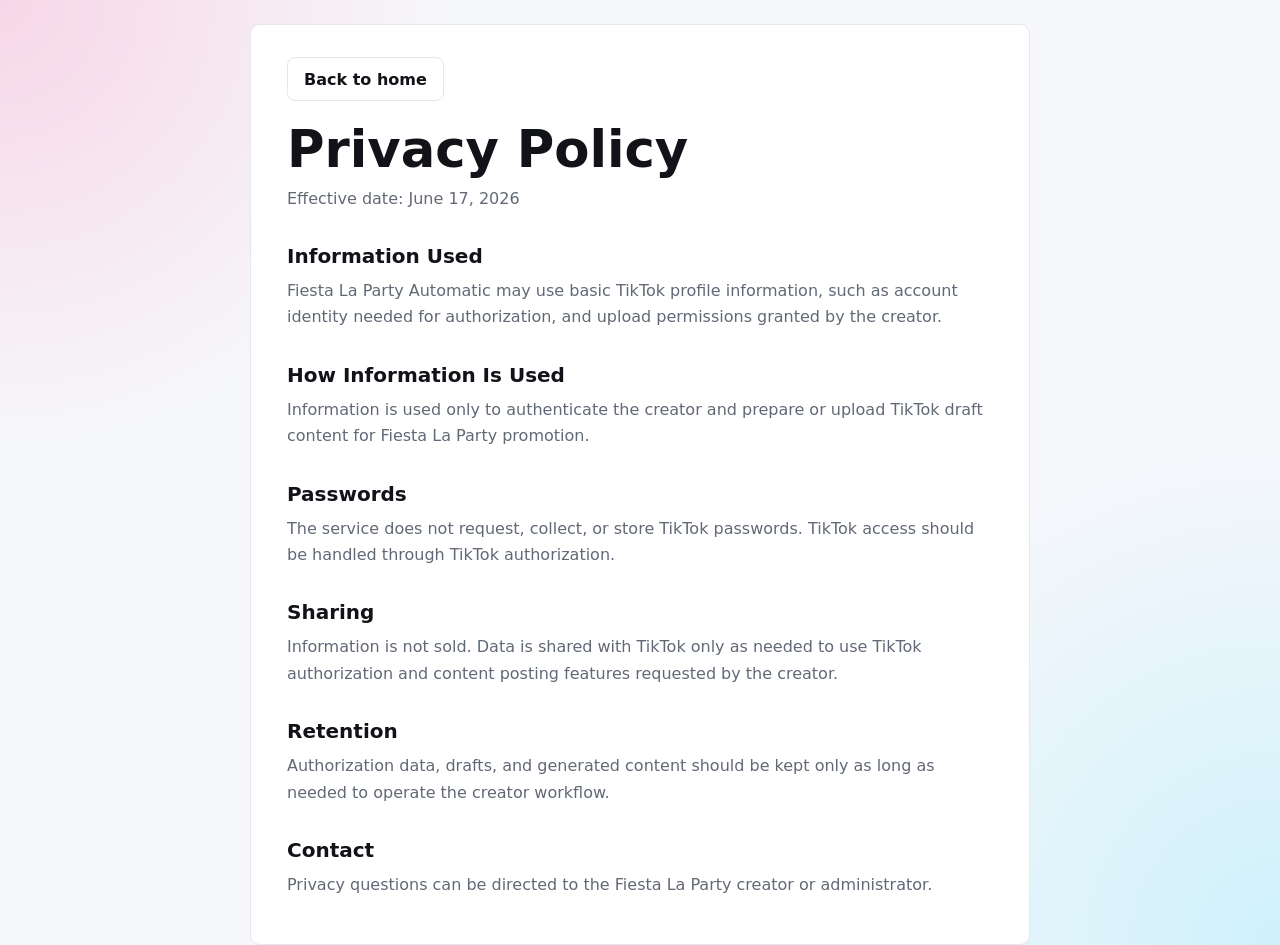
==== privacy.html @ c85c063d "Add Fiesta La Party TikTok site" ====
<!doctype html>
<html lang="en">
  <head>
    <meta charset="utf-8">
    <meta name="viewport" content="width=device-width, initial-scale=1">
    <title>Privacy Policy - Fiesta La Party Automatic</title>
    <meta name="description" content="Privacy Policy for Fiesta La Party Automatic.">
    <link rel="stylesheet" href="./styles.css">
  </head>
  <body>
    <main class="shell document">
      <a class="back" href="./index.html">Back to home</a>
      <h1>Privacy Policy</h1>
      <p class="muted">Effective date: June 17, 2026</p>

      <h2>Information Used</h2>
      <p>
        Fiesta La Party Automatic may use basic TikTok profile information, such
        as account identity needed for authorization, and upload permissions
        granted by the creator.
      </p>

      <h2>How Information Is Used</h2>
      <p>
        Information is used only to authenticate the creator and prepare or
        upload TikTok draft content for Fiesta La Party promotion.
      </p>

      <h2>Passwords</h2>
      <p>
        The service does not request, collect, or store TikTok passwords. TikTok
        access should be handled through TikTok authorization.
      </p>

      <h2>Sharing</h2>
      <p>
        Information is not sold. Data is shared with TikTok only as needed to use
        TikTok authorization and content posting features requested by the
        creator.
      </p>

      <h2>Retention</h2>
      <p>
        Authorization data, drafts, and generated content should be kept only as
        long as needed to operate the creator workflow.
      </p>

      <h2>Contact</h2>
      <p>
        Privacy questions can be directed to the Fiesta La Party creator or
        administrator.
      </p>
    </main>
  </body>
</html>
---- styles.css ----
:root {
  color-scheme: light;
  --ink: #111318;
  --muted: #626976;
  --line: #e7e8ee;
  --accent: #ff126d;
  --accent-2: #00d4ff;
  --paper: #ffffff;
  --wash: #f6f7fb;
}

* {
  box-sizing: border-box;
}

body {
  margin: 0;
  min-height: 100vh;
  color: var(--ink);
  font-family: Inter, ui-sans-serif, system-ui, -apple-system, BlinkMacSystemFont, "Segoe UI", sans-serif;
  background:
    radial-gradient(circle at top left, rgba(255, 18, 109, 0.14), transparent 28rem),
    radial-gradient(circle at bottom right, rgba(0, 212, 255, 0.16), transparent 32rem),
    var(--wash);
}

.shell {
  width: min(960px, calc(100vw - 32px));
  margin: 0 auto;
  padding: 56px 0;
}

.hero {
  display: grid;
  grid-template-columns: 180px 1fr;
  gap: 32px;
  align-items: center;
  padding: 36px;
  border: 1px solid var(--line);
  border-radius: 10px;
  background: rgba(255, 255, 255, 0.9);
  box-shadow: 0 18px 60px rgba(17, 19, 24, 0.08);
}

.logo {
  width: 180px;
  height: 180px;
  border-radius: 28px;
  object-fit: cover;
  background: #000;
}

.eyebrow {
  margin: 0 0 10px;
  color: var(--accent);
  font-size: 0.82rem;
  font-weight: 700;
  letter-spacing: 0.08em;
  text-transform: uppercase;
}

h1 {
  margin: 0;
  font-size: clamp(2rem, 5vw, 4.5rem);
  line-height: 0.95;
}

h2 {
  margin: 32px 0 10px;
  font-size: 1.25rem;
}

p {
  margin: 0 0 14px;
  color: var(--muted);
  font-size: 1rem;
  line-height: 1.65;
}

.lead {
  max-width: 620px;
  margin-top: 18px;
  font-size: 1.18rem;
}

.panel,
.document {
  margin-top: 24px;
  padding: 32px 36px;
  border: 1px solid var(--line);
  border-radius: 10px;
  background: var(--paper);
}

.links {
  display: flex;
  flex-wrap: wrap;
  gap: 12px;
  margin-top: 22px;
}

a {
  color: var(--ink);
  font-weight: 700;
  text-decoration-color: var(--accent-2);
  text-decoration-thickness: 2px;
  text-underline-offset: 4px;
}

.links a,
.back {
  display: inline-flex;
  align-items: center;
  min-height: 44px;
  padding: 0 16px;
  border: 1px solid var(--line);
  border-radius: 8px;
  background: var(--paper);
  text-decoration: none;
}

.document {
  max-width: 780px;
}

.document h1 {
  margin-top: 24px;
  font-size: clamp(2rem, 4vw, 3.4rem);
}

.muted {
  margin-top: 12px;
  color: var(--muted);
}

@media (max-width: 720px) {
  .shell {
    padding: 28px 0;
  }

  .hero {
    grid-template-columns: 1fr;
    padding: 24px;
  }

  .logo {
    width: 128px;
    height: 128px;
    border-radius: 20px;
  }

  .panel,
  .document {
    padding: 24px;
  }
}
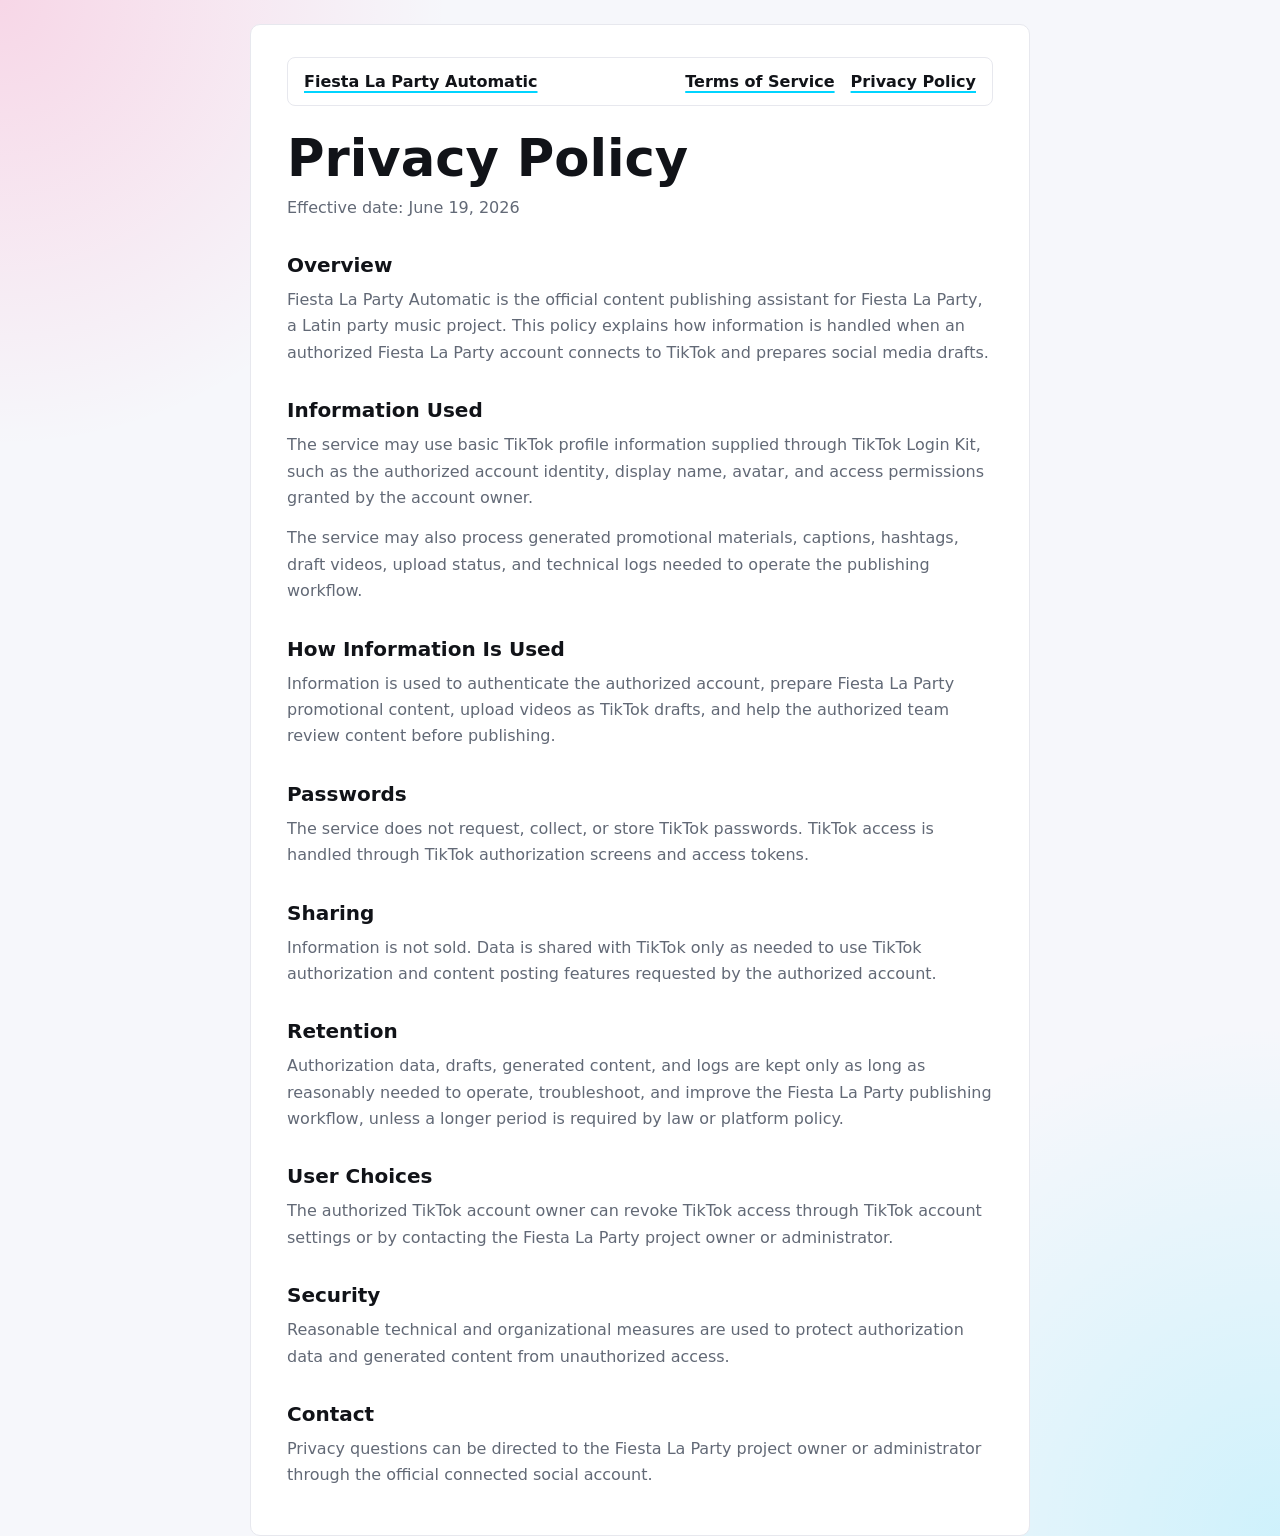
==== commit fd7c4cf7: "Improve public site for TikTok review" ====
--- a/privacy.html
+++ b/privacy.html
@@ -4,51 +4,86 @@
     <meta charset="utf-8">
     <meta name="viewport" content="width=device-width, initial-scale=1">
     <title>Privacy Policy - Fiesta La Party Automatic</title>
-    <meta name="description" content="Privacy Policy for Fiesta La Party Automatic.">
+    <meta name="description" content="Privacy Policy for Fiesta La Party Automatic, the official content publishing assistant for Fiesta La Party.">
     <link rel="stylesheet" href="./styles.css">
   </head>
   <body>
     <main class="shell document">
-      <a class="back" href="./index.html">Back to home</a>
+      <header class="topbar compact" aria-label="Site navigation">
+        <a class="brand" href="./index.html">Fiesta La Party Automatic</a>
+        <nav class="navlinks" aria-label="Legal links">
+          <a href="./terms.html">Terms of Service</a>
+          <a href="./privacy.html">Privacy Policy</a>
+        </nav>
+      </header>
       <h1>Privacy Policy</h1>
-      <p class="muted">Effective date: June 17, 2026</p>
+      <p class="muted">Effective date: June 19, 2026</p>
+
+      <h2>Overview</h2>
+      <p>
+        Fiesta La Party Automatic is the official content publishing assistant
+        for Fiesta La Party, a Latin party music project. This policy explains
+        how information is handled when an authorized Fiesta La Party account
+        connects to TikTok and prepares social media drafts.
+      </p>
 
       <h2>Information Used</h2>
       <p>
-        Fiesta La Party Automatic may use basic TikTok profile information, such
-        as account identity needed for authorization, and upload permissions
-        granted by the creator.
+        The service may use basic TikTok profile information supplied through
+        TikTok Login Kit, such as the authorized account identity, display name,
+        avatar, and access permissions granted by the account owner.
+      </p>
+      <p>
+        The service may also process generated promotional materials, captions,
+        hashtags, draft videos, upload status, and technical logs needed to
+        operate the publishing workflow.
       </p>
 
       <h2>How Information Is Used</h2>
       <p>
-        Information is used only to authenticate the creator and prepare or
-        upload TikTok draft content for Fiesta La Party promotion.
+        Information is used to authenticate the authorized account, prepare
+        Fiesta La Party promotional content, upload videos as TikTok drafts, and
+        help the authorized team review content before publishing.
       </p>
 
       <h2>Passwords</h2>
       <p>
         The service does not request, collect, or store TikTok passwords. TikTok
-        access should be handled through TikTok authorization.
+        access is handled through TikTok authorization screens and access tokens.
       </p>
 
       <h2>Sharing</h2>
       <p>
-        Information is not sold. Data is shared with TikTok only as needed to use
-        TikTok authorization and content posting features requested by the
-        creator.
+        Information is not sold. Data is shared with TikTok only as needed to
+        use TikTok authorization and content posting features requested by the
+        authorized account.
       </p>
 
       <h2>Retention</h2>
       <p>
-        Authorization data, drafts, and generated content should be kept only as
-        long as needed to operate the creator workflow.
+        Authorization data, drafts, generated content, and logs are kept only as
+        long as reasonably needed to operate, troubleshoot, and improve the
+        Fiesta La Party publishing workflow, unless a longer period is required
+        by law or platform policy.
+      </p>
+
+      <h2>User Choices</h2>
+      <p>
+        The authorized TikTok account owner can revoke TikTok access through
+        TikTok account settings or by contacting the Fiesta La Party project
+        owner or administrator.
+      </p>
+
+      <h2>Security</h2>
+      <p>
+        Reasonable technical and organizational measures are used to protect
+        authorization data and generated content from unauthorized access.
       </p>
 
       <h2>Contact</h2>
       <p>
-        Privacy questions can be directed to the Fiesta La Party creator or
-        administrator.
+        Privacy questions can be directed to the Fiesta La Party project owner
+        or administrator through the official connected social account.
       </p>
     </main>
   </body>
--- a/styles.css
+++ b/styles.css
@@ -28,6 +28,36 @@
   width: min(960px, calc(100vw - 32px));
   margin: 0 auto;
   padding: 56px 0;
+}
+
+.topbar {
+  display: flex;
+  flex-wrap: wrap;
+  gap: 14px 22px;
+  align-items: center;
+  justify-content: space-between;
+  margin-bottom: 22px;
+  padding: 14px 16px;
+  border: 1px solid var(--line);
+  border-radius: 8px;
+  background: rgba(255, 255, 255, 0.92);
+}
+
+.topbar.compact {
+  margin: 0 0 28px;
+}
+
+.brand,
+.footer span {
+  color: var(--ink);
+  font-weight: 800;
+}
+
+.navlinks {
+  display: flex;
+  flex-wrap: wrap;
+  gap: 10px 16px;
+  align-items: center;
 }
 
 .hero {
@@ -92,11 +122,24 @@
   background: var(--paper);
 }
 
-.links {
+.grid {
+  display: grid;
+  grid-template-columns: repeat(2, minmax(0, 1fr));
+  gap: 8px 32px;
+}
+
+.grid h2 {
+  margin-top: 0;
+}
+
+.footer {
   display: flex;
   flex-wrap: wrap;
-  gap: 12px;
-  margin-top: 22px;
+  gap: 14px 22px;
+  align-items: center;
+  justify-content: space-between;
+  margin-top: 24px;
+  padding: 20px 0;
 }
 
 a {
@@ -105,18 +148,6 @@
   text-decoration-color: var(--accent-2);
   text-decoration-thickness: 2px;
   text-underline-offset: 4px;
-}
-
-.links a,
-.back {
-  display: inline-flex;
-  align-items: center;
-  min-height: 44px;
-  padding: 0 16px;
-  border: 1px solid var(--line);
-  border-radius: 8px;
-  background: var(--paper);
-  text-decoration: none;
 }
 
 .document {
@@ -149,6 +180,10 @@
     border-radius: 20px;
   }
 
+  .grid {
+    grid-template-columns: 1fr;
+  }
+
   .panel,
   .document {
     padding: 24px;
